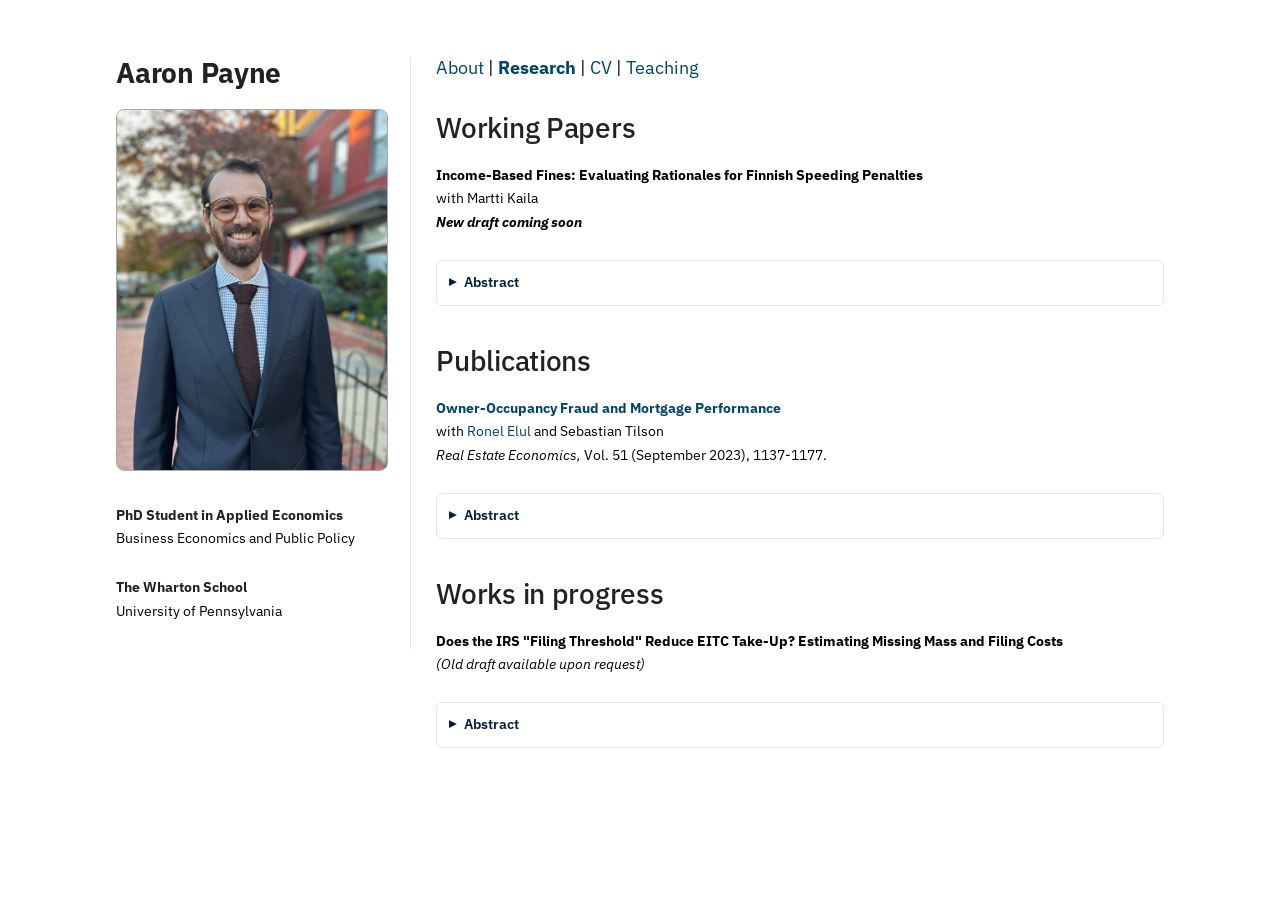
==== research.html @ 6b9a02bf "Update research.html" ====
<!DOCTYPE html>
<html>
  <head>
    <meta charset="utf-8">
    <meta http-equiv="X-UA-Compatible" content="chrome=1">
    <title>Aaron Payne</title>

    <link rel="stylesheet" href="stylesheets/styles.css">
    <link rel="stylesheet" href="stylesheets/github-light.css">
    <meta name="viewport" content="width=device-width, initial-scale=1, user-scalable=no">
    <!--[if lt IE 9]>
    <script src="//html5shiv.googlecode.com/svn/trunk/html5.js"></script>
    <![endif]-->
    <script>
      (function(i,s,o,g,r,a,m){i['GoogleAnalyticsObject']=r;i[r]=i[r]||function(){
      (i[r].q=i[r].q||[]).push(arguments)},i[r].l=1*new Date();a=s.createElement(o),
      m=s.getElementsByTagName(o)[0];a.async=1;a.src=g;m.parentNode.insertBefore(a,m)
      })(window,document,'script','//www.google-analytics.com/analytics.js','ga');

      ga('create', 'UA-65546321-1', 'auto');
      ga('send', 'pageview');
    </script>
  </head>
<body>
<div class="wrapper">

  <header>
    <h1><b>Aaron Payne</b></h1>
   	<p class="view"><img class="profile-photo" src="payne_headshot.jpeg" width=270 height=360></p>
    <p><strong>PhD Student in Applied Economics</strong><br>
      Business Economics and Public Policy</p>

    <p><strong>The Wharton School</strong> <br>
      University of Pennsylvania </p>
  </header>

   <section>

     <nav>
       <h3 style="text-align: left">
       <a href="index.html">About</a> |
       <a href="research.html"><b>Research</b></a> |
       <a href="payne_cv.pdf">CV</a> |
	   <a href="teaching.html">Teaching</a>
       </h3>
     </nav>

	<h1>Working Papers</h1>

		<!-- Job Market Paper -->
		<p>
		  <b>Income-Based Fines: Evaluating Rationales for Finnish Speeding Penalties</a></b><br>
		  with Martti Kaila<br>
		  <i><b>New draft coming soon</b></i>
		</p>
	   <!-- Link pre-registration and survey -->
		
		<details>
		  <summary>Abstract</summary>
		  <p>
		    We evaluate rationales for income-based speeding fines. Such fines are famously applied in Finland, where a $250 offense for a low-income speeder can cost $100,000 for the rich. We consider four potential policy goals—externality mitigation, redistribution, equal compliance, and proportional punishment—using linked Finnish administrative data and an original survey. First, using a "job-loss" design, we find that marginal speeding costs <i>decrease</i> with offender income, leading us to reject externality mitigation as a rationale. Next, we assess the redistributive rationale. In standard models, indirect taxes aid redistribution only if the taxed action serves as a signal for earnings ability. We recover this signal by differencing speeding behavior with respect to causal effects of income on speeding, estimated from within-individual earnings variation and inheritance shocks. The estimated signal is <i>negatively</i> correlated with earnings, implying that Mirrleesian redistribution rationalizes a <i>lower</i> fine on the rich. Finally, we use our survey to assess whether preferences for equal compliance or proportional punishment are motivating rationales. Respondents trade off fixed and income-based speeding fine policies, where the latter vary in the induced across-income distribution of behavior and schedule "steepness." Net of redistribution, respondents are on-average willing to forgo €144 million in government revenue to implement income-based policies. However, these valuations are insensitive to induced behavior or schedule-steepness, ruling out our candidate rationales. Given our findings, speeding fines should incorporate <i>some</i> income-dependence but need not feature the extremes in Finland. Residual support for income-dependence suggests that current policy reflects either unmodeled instrumental considerations or direct, non-instrumental preferences.
		  </p>
		</details>

        <!-- <p><b><a href="papers/Ferey_Lockwood_Taubinsky_Sufficient_Statistics_for_Nonlinear_Taxes.pdf">Sufficient Statistics for Nonlinear Tax Systems with General Across-Income Heterogeneity</a></b><br>
          with Antoine Ferey and Dmitry Taubinsky<br>
          <i><b>American Economic Review</b></i>, 2024, 114(10), pp. 3206–3249.<br>
        </p> -->
	  <h1>Publications</h1>
	   
		<p>
		  <b><a href="https://onlinelibrary.wiley.com/doi/10.1111/1540-6229.12455">Owner-Occupancy Fraud and Mortgage Performance</a></b><br>
		  with <a href="https://www.philadelphiafed.org/our-people/ronel-elul">Ronel Elul</a> and Sebastian Tilson<br>
		  <i>Real Estate Economics,</i> Vol. 51 (September 2023), 1137-1177.
		</p>
		<details>
		  <summary>Abstract</summary>
		  <p>
			  We identify occupancy fraud—borrowers who misrepresent their occupancy status as owner-occupants rather than investors—in residential mortgage originations. Unlike previous work, we show that fraud was prevalent in originations not just during the housing bubble but also persists through more recent times. We also demonstrate that fraud is broad-based and appears in government-sponsored enterprise and bank portfolio loans, not just in private securitization; these fraudulent borrowers make up one third of the effective investor population. Occupancy frauds obtain credit at lower interest rates, suggesting a motivation for undertaking fraud. These fraudulent borrowers perform substantially worse than similar declared investors, defaulting at a 75% higher rate. We also provide evidence consistent with fraudulent borrowers' defaults being more "strategic," suggesting that this population poses a risk in the face of declining house prices.
	 	  </p>
	    </details>  

	   
      <h1>Works in progress</h1>

		<p>
			<b>Does the IRS "Filing Threshold" Reduce EITC Take-Up? Estimating Missing Mass and Filing Costs</b><br>
			<i>(Old draft available upon request)</i>
   		</p>
		<details>
		  <summary>Abstract</summary>
		  <p>
		    About 1 in 5 eligible households fail to claim the Earned Income Tax Credit (EITC), which constitutes the largest means-tested cash-transfer program in the US. According to IRS estimates (Plueger, 2009), most of these non-claimants do not file a tax return (a requirement to claim the EITC) and have incomes below the income filing threshold (the threshold above which a household is "required" to file taxes). Drawing on IRS tax-return data, I investigate the contribution of the filing threshold to incomplete EITC take-up by exploiting a 2003 reform that increased the threshold level, theoretically inducing missing mass in the filing distribution. A conceptual framework clarifies how missing mass estimates can be used to measure a lower bound on filing costs for individuals who are marginal to the reform.
		  </p>
		</details>



	</section>
    </div>
	<script src="javascripts/scale.fix.js"></script>
	</body>
</html>
---- stylesheets/styles.css ----
@import url(https://fonts.googleapis.com/css?family=IBM+Plex+Sans:100,100i,400,400i,700,700i);

body {
  padding:50px;
  font:14px/1.7 "IBM Plex Sans", sans-serif;
  color:#000;
  font-weight:400;
}

h1, h2, h3, h4, h5, h6 {
  color:#222;
  margin:0 0 20px;
  font-weight:400;
}

p, ul, ol, table, pre, dl {
  color: #000;
  margin:0 0 25px;
}

h1, h2, h3 {
  line-height:1.1;
}

h1 {
  font-size:28px;
  padding-top: 15px;
  font-weight: 500;
  letter-spacing: -0.01em;
}

h2 {
  color:#393939;
  font-weight: 600;
  font-size: 22px;
  margin-bottom: 25px;
}

h3, h4, h5, h6 {
  color:#494949;
  font-weight: 600;
}

h3 {
  font-size: 18px;
  margin-bottom: 20px;
}

a {
  color:rgb(0, 70, 105);
  text-decoration:none;
}

a:hover {
    text-decoration: underline;
}

a small {
  font-size:11px;
  color:#777;
  margin-top:-0.6em;
  display:block;
}

.wrapper {
  max-width:1200px;
  width:90%;
  margin:0 auto;
  position: relative;
}

blockquote {
  border-left:1px solid #e5e5e5;
  margin:0;
  padding:0 0 0 20px;
  font-style:italic;
}

code, pre {
  font-family:Monaco, Bitstream Vera Sans Mono, Lucida Console, Terminal;
  color:#333;
  font-size:12px;
}

pre {
  padding:8px 15px;
  background: #f8f8f8;
  border-radius:5px;
  border:1px solid #e5e5e5;
  overflow-x: auto;
}

table {
  width:100%;
  border-collapse:collapse;
}

th, td {
  text-align:left;
  padding:5px 10px;
  border-bottom:1px solid #e5e5e5;
}

dt {
  color:#444;
  font-weight:700;
}

th {
  color:#444;
}

img {
  max-width:100%;
}

header {
  width:270px;
  float:left;
  position:fixed;
}

header h1 {
  padding-top: 0;
}

/* Bold specific lines in the header */
header p:nth-of-type(2) strong {
  font-weight: 700;
}

header p:nth-of-type(3) strong {
  font-weight: 700;
}

header::after {
  content: '';
  position: absolute;
  top: 0;
  right: -25px;
  width: 1px;
  height: 100%;
  background-color: #e5e5e5;
}

header ul {
  list-style:none;
  height:40px;

  padding:0;

  background: #eee;
  background: -moz-linear-gradient(top, #f8f8f8 0%, #dddddd 100%);
  background: -webkit-gradient(linear, left top, left bottom, color-stop(0%,#f8f8f8), color-stop(100%,#dddddd));
  background: -webkit-linear-gradient(top, #f8f8f8 0%,#dddddd 100%);
  background: -o-linear-gradient(top, #f8f8f8 0%,#dddddd 100%);
  background: -ms-linear-gradient(top, #f8f8f8 0%,#dddddd 100%);
  background: linear-gradient(top, #f8f8f8 0%,#dddddd 100%);

  border-radius:5px;
  border:1px solid #d2d2d2;
  box-shadow:inset #fff 0 1px 0, inset rgba(0,0,0,0.03) 0 -1px 0;
  width:270px;
}

header li {
  width:89px;
  float:left;
  border-right:1px solid #d2d2d2;
  height:40px;
}

header ul a {
  line-height:1;
  font-size:11px;
  color:#999;
  display:block;
  text-align:center;
  padding-top:6px;
  height:40px;
}

strong {
  color:#222;
  font-weight:700;
}

header ul li + li {
  width:88px;
  border-left:1px solid #fff;
}

header ul li + li + li {
  border-right:none;
  width:89px;
}

header ul a strong {
  font-size:14px;
  display:block;
  color:#222;
}

section {
  width:calc(100% - 320px);
  float:right;
  padding-bottom:50px;
}

/* Navigation styling for desktop mode */
nav h3 a {
  font-weight: 400;
}

nav h3 a b {
  font-weight: 700;
}

/* Style navigation separators */
nav h3 {
  color: #000;
  font-weight: 400;
}

small {
  font-size:11px;
}

hr {
  border:0;
  background:#e5e5e5;
  height:1px;
  margin:0 0 20px;
}

footer {
  width:270px;
  float:left;
  position:fixed;
  bottom:50px;
}

@media print, screen and (max-width: 960px) {

  div.wrapper {
    width:auto;
    margin:0;
  }

  header, section, footer {
    float:none;
    position:static;
    width:auto;
  }

  header {
    padding-right:320px;
  }

  header::after {
    display: none;
  }

  section {
    border:1px solid #e5e5e5;
    border-width:1px 0;
    padding:20px 0;
    margin:0 0 20px;
  }

  header a small {
    display:inline;
  }

  header ul {
    position:absolute;
    right:50px;
    top:52px;
  }

  /* Improve touch targets for navigation on medium screens */
  nav h3 {
    display: flex;
    align-items: center;
    flex-wrap: wrap;
    gap: 6px;
    color: #000;
    font-weight: 400;
  }

  nav h3 a {
    padding: 10px 6px;
    display: inline-block;
    min-height: 40px;
    line-height: 40px;
    text-decoration: none;
    vertical-align: middle;
    font-weight: 400;
  }

  nav h3 a b {
    font-weight: 700;
  }

  /* Dark mode for medium screens */
  @media (prefers-color-scheme: dark) {
    section {
      border-color: #404040;
    }

    nav h3 {
      color: #e0e0e0;
    }
  }
}

@media print, screen and (max-width: 720px) {
  body {
    word-wrap:break-word;
    padding: 20px;
    font-size: 16px;
    line-height: 1.7;
  }

  header {
    padding:0;
  }

  header ul, header p.view {
    position:static;
  }

  pre, code {
    word-wrap:normal;
  }

  h1 {
    font-size: 24px;
    margin-bottom: 25px;
  }

  h2 {
    font-size: 20px;
    margin-bottom: 20px;
  }

  h3 {
    font-size: 18px;
    margin-bottom: 15px;
  }

  p, ul, ol, table, pre, dl {
    margin-bottom: 25px;
  }
}

@media print, screen and (max-width: 480px) {
  body {
    padding: 15px;
    font-size: 16px;
  }

  header ul {
    display:none;
  }

  /* Improve touch targets for navigation */
  nav h3 {
    display: flex;
    align-items: center;
    flex-wrap: wrap;
    gap: 8px;
    color: #000;
    font-weight: 400;
  }

  nav h3 a {
    padding: 12px 8px;
    display: inline-block;
    min-height: 44px;
    line-height: 44px;
    text-decoration: none;
    vertical-align: middle;
    font-weight: 400;
  }

  nav h3 a b {
    font-weight: 700;
  }

  /* Better spacing for mobile content */
  section {
    padding: 0;
  }

  h1 {
    font-size: 22px;
    margin-bottom: 20px;
  }

  h2 {
    font-size: 18px;
    margin-bottom: 15px;
  }

  h3 {
    font-size: 16px;
    margin-bottom: 12px;
  }

  p, ul, ol, table, pre, dl {
    margin-bottom: 20px;
  }

  /* Dark mode for mobile screens */
  @media (prefers-color-scheme: dark) {
    nav h3 {
      color: #e0e0e0;
    }
  }
}

@media print {
  body {
    padding:0.4in;
    font-size:12pt;
    color:#444;
  }
}


code {
    background: #F1F1F1;
}

pre {
    white-space: pre-wrap;
    background: #F1F1F1;
}

.profile-photo {
  border: 1px solid darkgray;
  border-radius: 8px;
}

/* --- Collapsible abstracts --- */
details {
  margin: 10px 0 25px;
  border: 1px solid #e5e5e5;
  border-radius: 6px;
  padding: 0;
  background: #fff;
}

details[open] {
  box-shadow: 0 1px 0 rgba(0,0,0,0.02);
}

summary {
  cursor: pointer;
  list-style: none;        /* removes default triangle in some browsers */
  padding: 10px 12px;
  font-weight: 600;
  color: #001f3f;          /* your navy */
  display: flex;
  align-items: center;
  gap: 8px;
}

summary::-webkit-details-marker { display: none; } /* removes default marker (Safari/Chrome) */

summary::before {
  content: "▸";
  display: inline-block;
  transform: translateY(-1px);
}

details[open] summary::before {
  content: "▾";
}

details > p {
  margin: 0;
  padding: 12px 12px 14px;
  color: inherit;          /* follow your body/nav text color */
  line-height: 1.7;
}
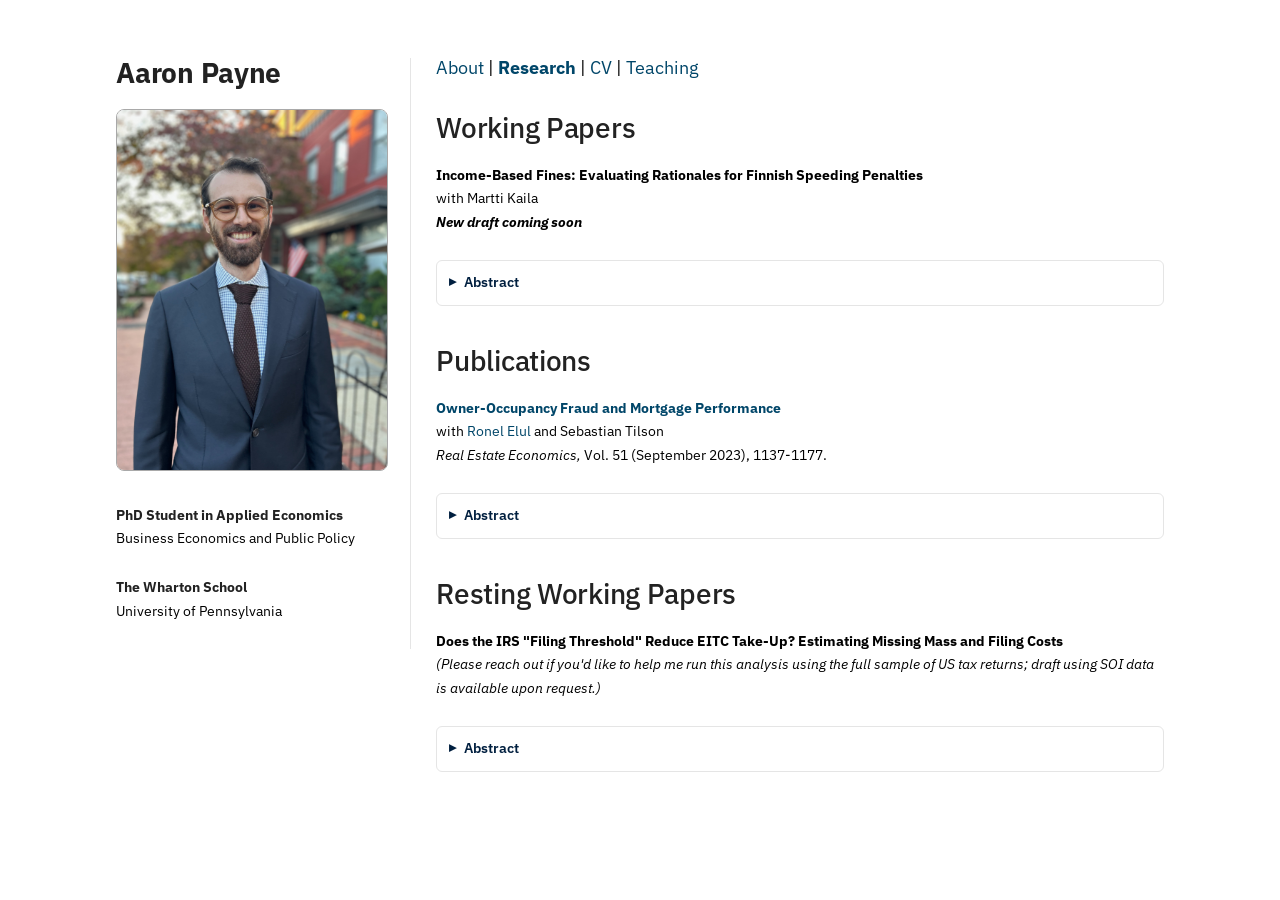
==== commit 825adf69: "Update research.html" ====
--- a/research.html
+++ b/research.html
@@ -81,16 +81,16 @@
 	    </details>  
 
 	   
-      <h1>Works in progress</h1>
+      <h1>Resting Working Papers</h1>
 
 		<p>
 			<b>Does the IRS "Filing Threshold" Reduce EITC Take-Up? Estimating Missing Mass and Filing Costs</b><br>
-			<i>(Old draft available upon request)</i>
+			<i>(Please reach out if you'd like to help me run this analysis using the full sample of US tax returns; draft using SOI data is available upon request.)</i>
    		</p>
 		<details>
 		  <summary>Abstract</summary>
 		  <p>
-		    About 1 in 5 eligible households fail to claim the Earned Income Tax Credit (EITC), which constitutes the largest means-tested cash-transfer program in the US. According to IRS estimates (Plueger, 2009), most of these non-claimants do not file a tax return (a requirement to claim the EITC) and have incomes below the income filing threshold (the threshold above which a household is "required" to file taxes). Drawing on IRS tax-return data, I investigate the contribution of the filing threshold to incomplete EITC take-up by exploiting a 2003 reform that increased the threshold level, theoretically inducing missing mass in the filing distribution. A conceptual framework clarifies how missing mass estimates can be used to measure a lower bound on filing costs for individuals who are marginal to the reform.
+		    About 1 in 5 eligible households fail to claim the Earned Income Tax Credit (EITC), which constitutes the largest means-tested cash-transfer program in the US. According to IRS estimates (Plueger, 2009), most of these non-claimants do not file a tax return (a requirement to claim the EITC) and have incomes below the income filing threshold (the threshold above which a household is "required" to file taxes). Drawing on IRS tax-return data, I investigate the contribution of the filing threshold to incomplete EITC take-up by exploiting a reform that increased the threshold level, theoretically inducing missing mass in the filing distribution. A conceptual framework clarifies how missing mass estimates can be used to measure a lower bound on filing costs for individuals who are marginal to the reform.
 		  </p>
 		</details>
 
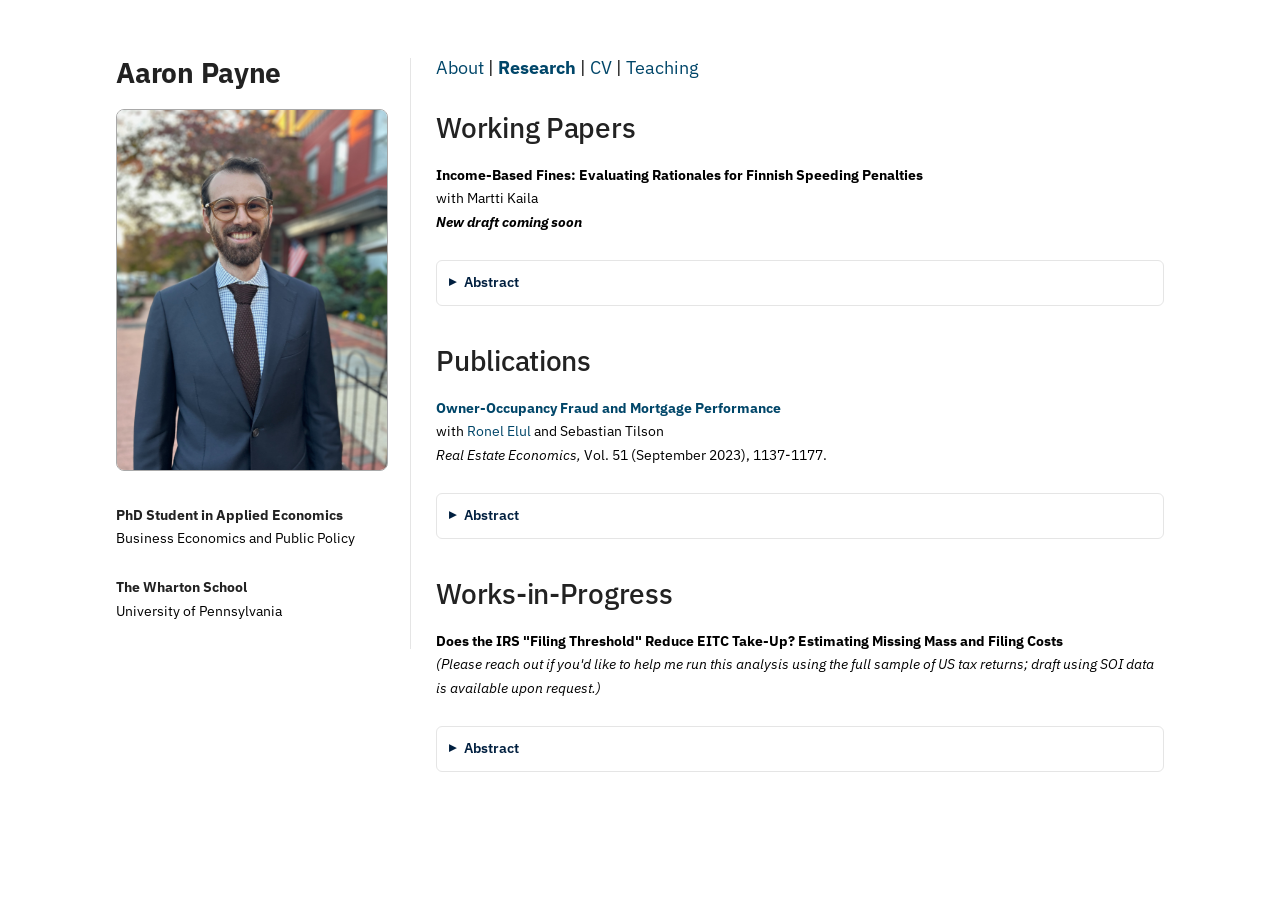
==== commit bcef1d7e: "Update research.html" ====
--- a/research.html
+++ b/research.html
@@ -81,7 +81,7 @@
 	    </details>  
 
 	   
-      <h1>Resting Working Papers</h1>
+      <h1>Works-in-Progress</h1>
 
 		<p>
 			<b>Does the IRS "Filing Threshold" Reduce EITC Take-Up? Estimating Missing Mass and Filing Costs</b><br>
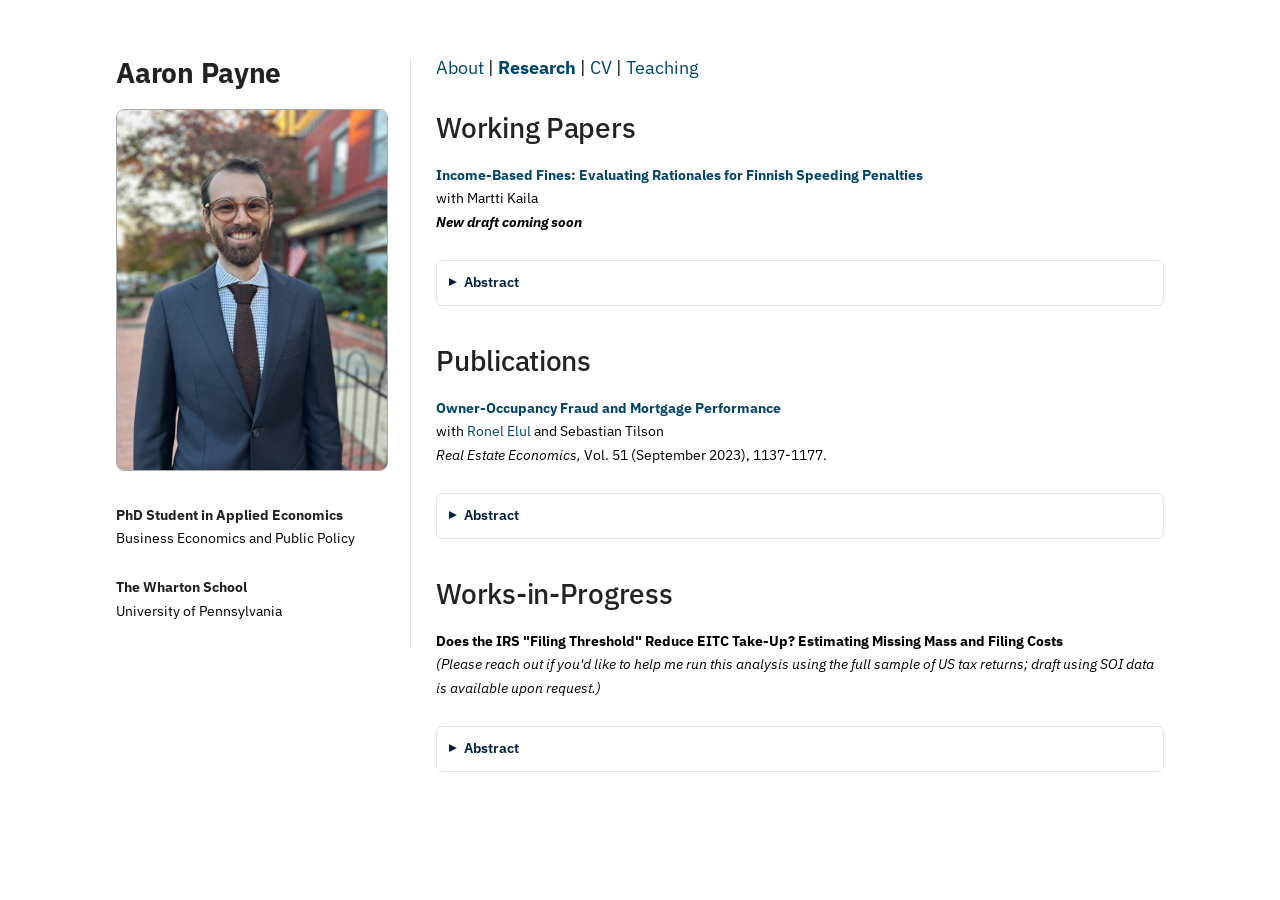
==== commit 59c4b6d9: "Update research.html" ====
--- a/research.html
+++ b/research.html
@@ -49,7 +49,7 @@
 
 		<!-- Job Market Paper -->
 		<p>
-		  <b>Income-Based Fines: Evaluating Rationales for Finnish Speeding Penalties</a></b><br>
+		  <b><a href="https://aaronjamespayne.github.io/payne_jmp.pdf">Income-Based Fines: Evaluating Rationales for Finnish Speeding Penalties</a></b><br>
 		  with Martti Kaila<br>
 		  <i><b>New draft coming soon</b></i>
 		</p>
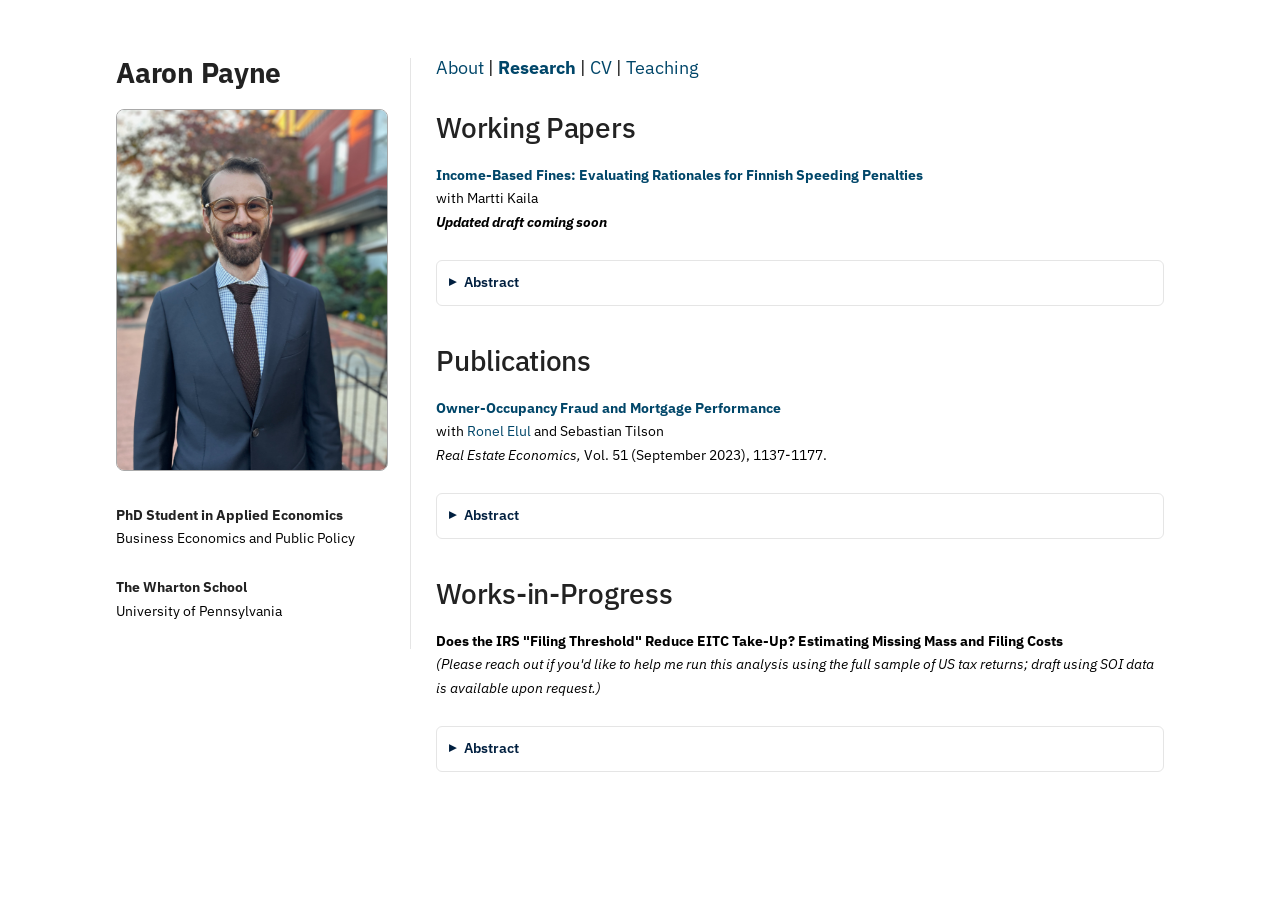
==== commit 11e4fae6: "Update research.html" ====
--- a/research.html
+++ b/research.html
@@ -51,7 +51,7 @@
 		<p>
 		  <b><a href="https://aaronjamespayne.github.io/payne_jmp.pdf">Income-Based Fines: Evaluating Rationales for Finnish Speeding Penalties</a></b><br>
 		  with Martti Kaila<br>
-		  <i><b>New draft coming soon</b></i>
+		  <i><b>Updated draft coming soon</b></i>
 		</p>
 	   <!-- Link pre-registration and survey -->
 		
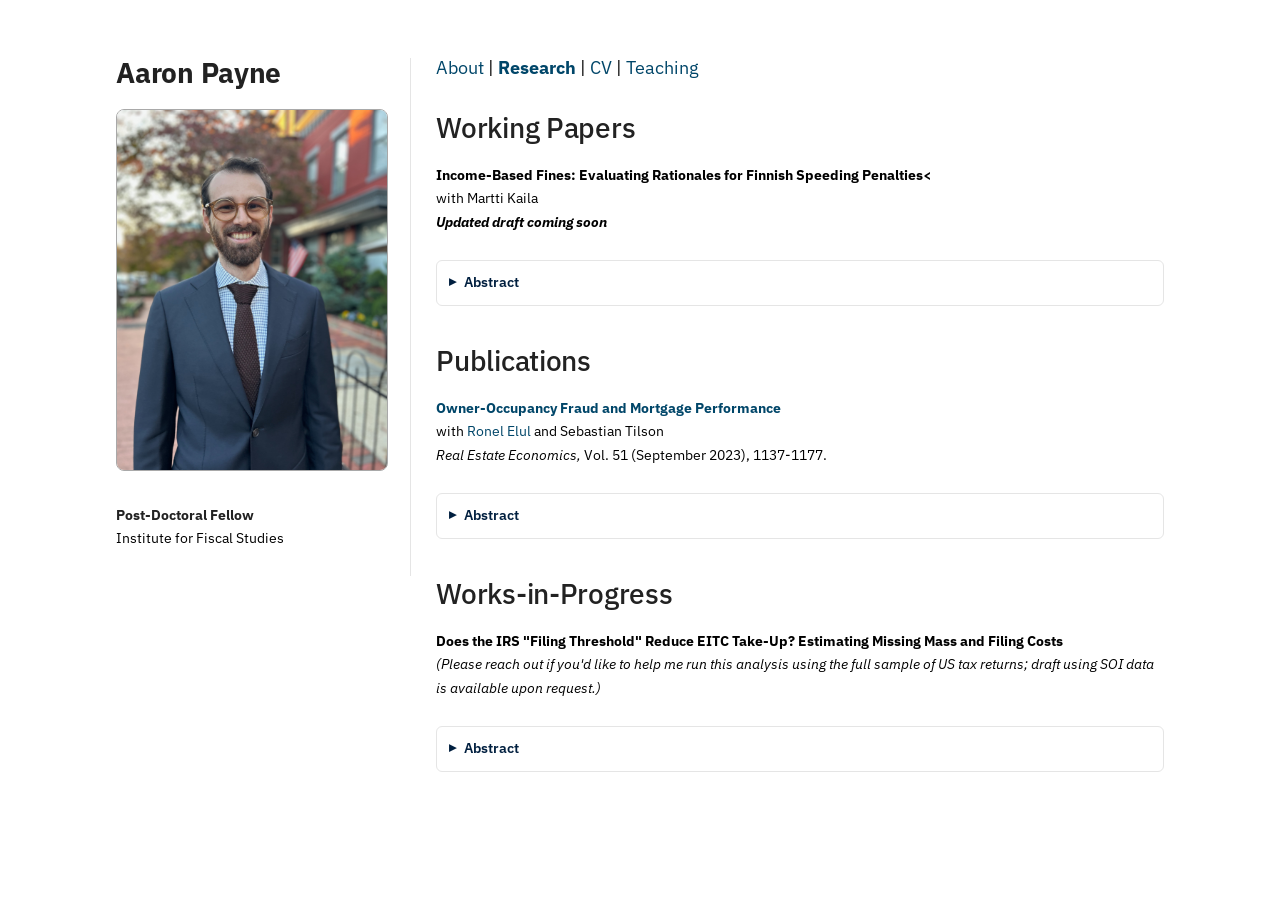
==== commit 79c8c186: "Update research.html" ====
--- a/research.html
+++ b/research.html
@@ -27,11 +27,8 @@
   <header>
     <h1><b>Aaron Payne</b></h1>
    	<p class="view"><img class="profile-photo" src="payne_headshot.jpeg" width=270 height=360></p>
-    <p><strong>PhD Student in Applied Economics</strong><br>
-      Business Economics and Public Policy</p>
-
-    <p><strong>The Wharton School</strong> <br>
-      University of Pennsylvania </p>
+    <p><strong>Post-Doctoral Fellow</strong><br>
+      Institute for Fiscal Studies</p>
   </header>
 
    <section>
@@ -49,7 +46,7 @@
 
 		<!-- Job Market Paper -->
 		<p>
-		  <b><a href="https://aaronjamespayne.github.io/payne_jmp.pdf">Income-Based Fines: Evaluating Rationales for Finnish Speeding Penalties</a></b><br>
+		  <b>Income-Based Fines: Evaluating Rationales for Finnish Speeding Penalties<</b><br>
 		  with Martti Kaila<br>
 		  <i><b>Updated draft coming soon</b></i>
 		</p>
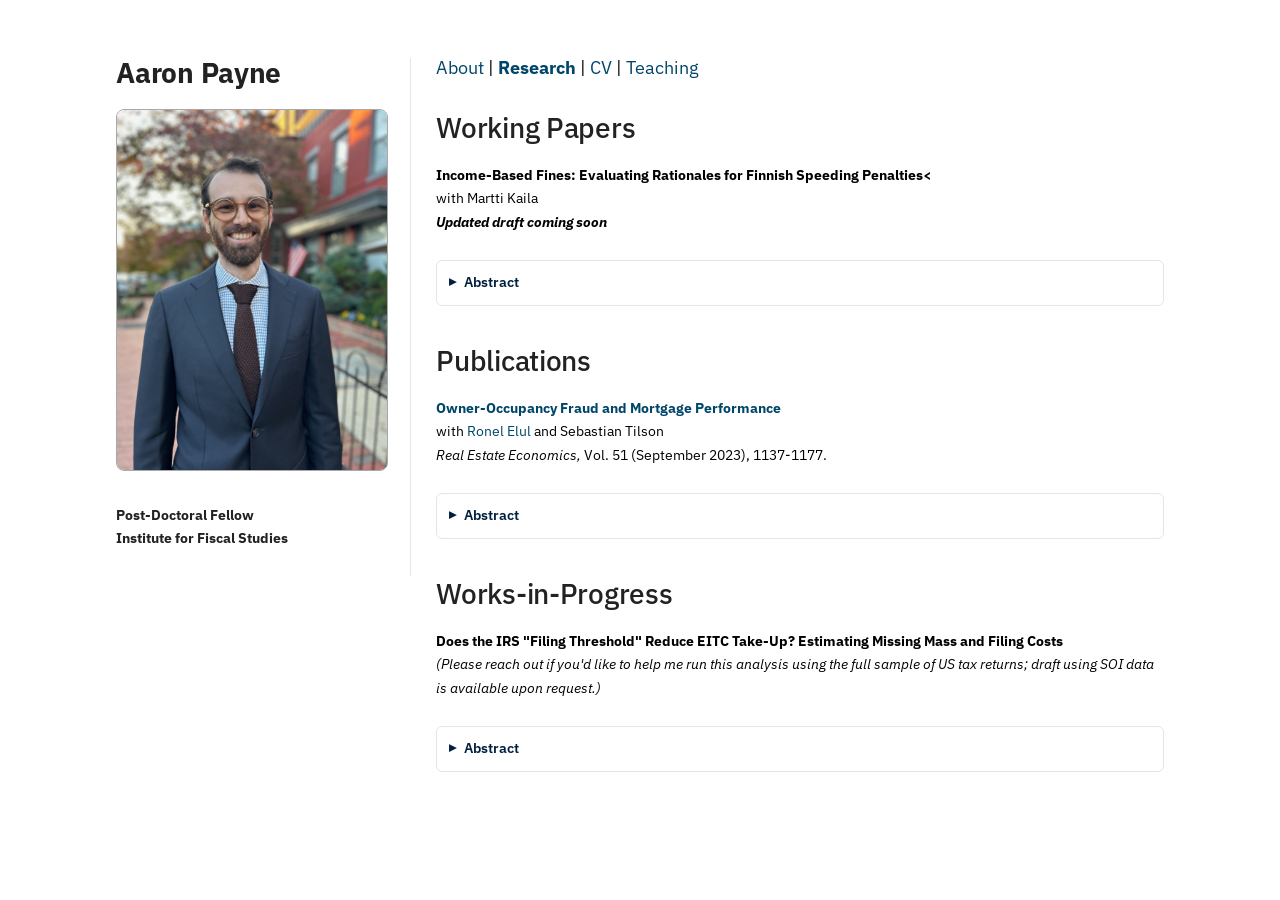
==== commit b7a667ad: "Update research.html" ====
--- a/research.html
+++ b/research.html
@@ -28,7 +28,8 @@
     <h1><b>Aaron Payne</b></h1>
    	<p class="view"><img class="profile-photo" src="payne_headshot.jpeg" width=270 height=360></p>
     <p><strong>Post-Doctoral Fellow</strong><br>
-      Institute for Fiscal Studies</p>
+      
+	<strong>Institute for Fiscal Studies</strong><br></p>
   </header>
 
    <section>
